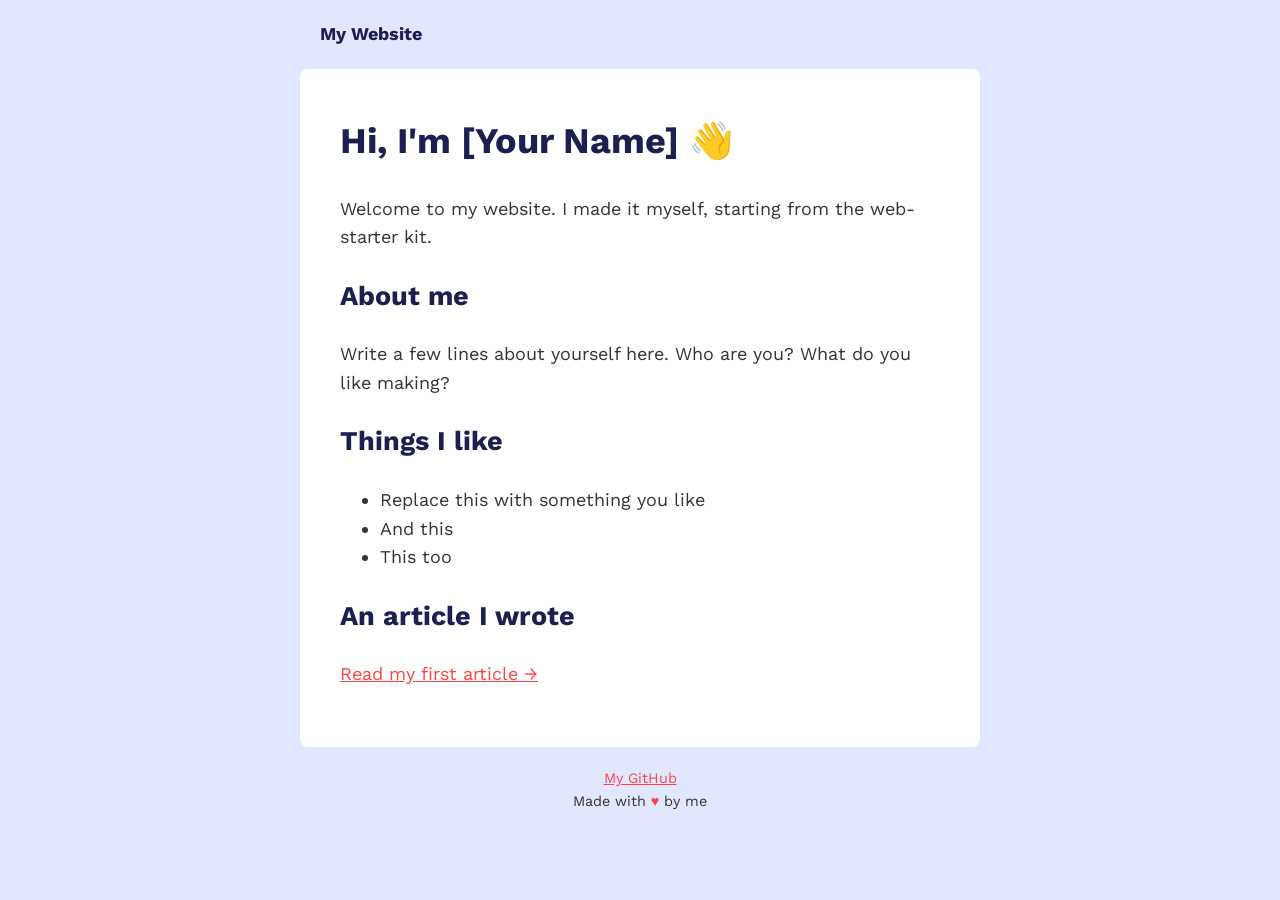
==== index.html @ ef50086d "Initial commit" ====
<!DOCTYPE html>
<html>

<head>
  <!-- The title shows up in the browser tab -->
  <title>My Website</title>

  <!-- These two lines connect your CSS and JavaScript files -->
  <link rel="stylesheet" href="style.css">
  <script src="scripts.js" defer></script>

  <!-- This makes the page look right on phones -->
  <meta name="viewport" content="width=device-width, initial-scale=1.0">
  <link rel="shortcut icon" href="favicon.ico">
</head>

<body>

  <header>
    <a href="index.html" class="header-text">My Website</a>
  </header>

  <main>

    <h1>Hi, I'm [Your Name] 👋</h1>
    <p>Welcome to my website. I made it myself, starting from the web-starter kit.</p>

    <h2>About me</h2>
    <p>Write a few lines about yourself here. Who are you? What do you like making?</p>

    <h2>Things I like</h2>
    <!-- This is a list. Each <li> is one item. -->
    <ul>
      <li>Replace this with something you like</li>
      <li>And this</li>
      <li>This too</li>
    </ul>

    <h2>An article I wrote</h2>
    <!-- This link goes to the other page in this folder -->
    <p><a href="article.html">Read my first article →</a></p>

  </main>

  <footer>
    <!-- Change this link to your own profile -->
    <a href="https://github.com">My GitHub</a>
    <br>
    Made with <span class="heart">&hearts;</span> by me
  </footer>

</body>

</html>
---- style.css ----
/* This file controls how everything LOOKS.
   Change a value, save, and refresh your browser to see what happens. */


/* Load a font from Google Fonts */
@import url('https://fonts.googleapis.com/css?family=Work+Sans:400,700&display=swap');


/* Rules for the whole page */

body {
  font-family: "Work Sans", sans-serif;
  font-size: 18px;
  line-height: 1.6;
  background: #E0E7FF;   /* page background color — try changing this! */
  color: #333333;        /* text color */
  margin: 0;
}


/* Headings */

h1, h2, h3 {
  color: #1D1F50;
}


/* Links */

a {
  color: #FF4343;        /* the accent color */
}


/* The bar at the top */

header {
  max-width: 640px;
  margin: auto;
  padding: 20px;
  font-weight: 700;
}

.header-text {
  color: #1D1F50;
  text-decoration: none;
}


/* The white box that holds your content */

main {
  max-width: 600px;
  margin: auto;
  padding: 20px 40px 40px 40px;
  background: #ffffff;
  border-radius: 8px;
}


/* Pictures never overflow the box */

main img {
  max-width: 100%;
  border-radius: 4px;
}

.image-caption {
  font-style: italic;
  opacity: 0.6;
}

.date {
  opacity: 0.6;
}


/* Quotes */

blockquote {
  border-left: 4px solid #FF4343;
  margin-left: 0;
  padding-left: 16px;
  font-size: 120%;
}


/* The footer at the bottom */

footer {
  max-width: 640px;
  margin: auto;
  padding: 20px;
  text-align: center;
  font-size: 80%;
}


/* The beating heart */

.heart {
  color: #FF4343;
  animation: beat 1s infinite;
}

@keyframes beat {
  50% { opacity: 0.5; }
}


/* Anything below this only applies to small screens (phones) */

@media only screen and (max-width: 600px) {

  body {
    background: #ffffff;
  }

  main {
    padding: 10px 5% 40px 5%;
    border-radius: 0;
  }

}
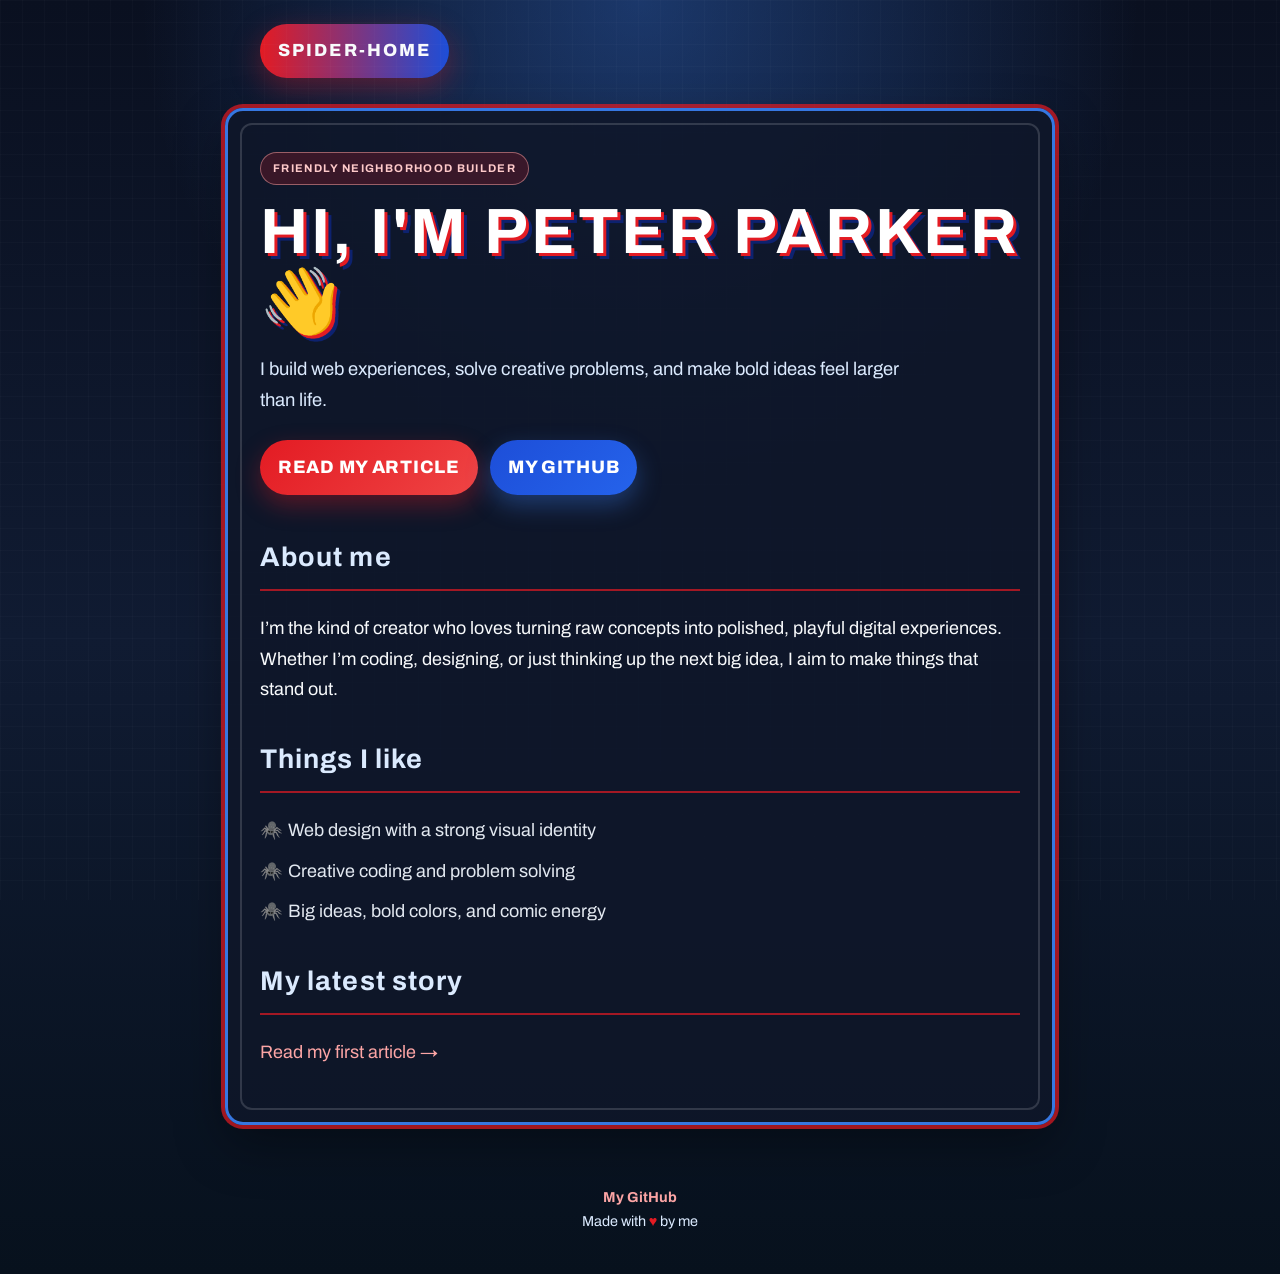
==== commit 6581404b: "spiderman" ====
--- a/index.html
+++ b/index.html
@@ -17,33 +17,37 @@
 <body>
 
   <header>
-    <a href="index.html" class="header-text">My Website</a>
+    <a href="index.html" class="header-text">Spider-Home</a>
   </header>
 
   <main>
+    <section class="hero">
+      <p class="eyebrow">Friendly neighborhood builder</p>
+      <h1>Hi, I'm Peter Parker 👋</h1>
+      <p class="intro">I build web experiences, solve creative problems, and make bold ideas feel larger than life.</p>
 
-    <h1>Hi, I'm [Your Name] 👋</h1>
-    <p>Welcome to my website. I made it myself, starting from the web-starter kit.</p>
+      <div class="hero-actions">
+        <a href="article.html" class="primary-btn">Read my article</a>
+        <a href="https://github.com" class="secondary-btn">My GitHub</a>
+      </div>
+    </section>
 
     <h2>About me</h2>
-    <p>Write a few lines about yourself here. Who are you? What do you like making?</p>
+    <p>I’m the kind of creator who loves turning raw concepts into polished, playful digital experiences. Whether I’m coding, designing, or just thinking up the next big idea, I aim to make things that stand out.</p>
 
     <h2>Things I like</h2>
-    <!-- This is a list. Each <li> is one item. -->
-    <ul>
-      <li>Replace this with something you like</li>
-      <li>And this</li>
-      <li>This too</li>
+    <ul class="feature-list">
+      <li>Web design with a strong visual identity</li>
+      <li>Creative coding and problem solving</li>
+      <li>Big ideas, bold colors, and comic energy</li>
     </ul>
 
-    <h2>An article I wrote</h2>
-    <!-- This link goes to the other page in this folder -->
+    <h2>My latest story</h2>
     <p><a href="article.html">Read my first article →</a></p>
 
   </main>
 
   <footer>
-    <!-- Change this link to your own profile -->
     <a href="https://github.com">My GitHub</a>
     <br>
     Made with <span class="heart">&hearts;</span> by me
--- a/style.css
+++ b/style.css
@@ -1,124 +1,267 @@
 /* This file controls how everything LOOKS.
    Change a value, save, and refresh your browser to see what happens. */
 
-
-/* Load a font from Google Fonts */
-@import url('https://fonts.googleapis.com/css?family=Work+Sans:400,700&display=swap');
-
-
-/* Rules for the whole page */
+@import url('https://fonts.googleapis.com/css2?family=Archivo:wght@400;600;700;800;900&display=swap');
+
+:root {
+  --spidey-red: #e31b23;
+  --spidey-red-dark: #9f1017;
+  --spidey-blue: #1d4ed8;
+  --spidey-blue-dark: #0f172a;
+  --spidey-sky: #dbeafe;
+  --spidey-white: #f8fafc;
+  --spidey-black: #111827;
+  --spidey-gold: #fbbf24;
+}
 
 body {
-  font-family: "Work Sans", sans-serif;
+  font-family: "Archivo", sans-serif;
   font-size: 18px;
-  line-height: 1.6;
-  background: #E0E7FF;   /* page background color — try changing this! */
-  color: #333333;        /* text color */
+  line-height: 1.7;
+  background:
+    radial-gradient(circle at top, rgba(59, 130, 246, 0.35), transparent 35%),
+    linear-gradient(180deg, #0a1020 0%, #101b32 50%, #07111d 100%);
+  color: var(--spidey-white);
   margin: 0;
-}
-
-
-/* Headings */
+  min-height: 100vh;
+}
+
+body::before {
+  content: "";
+  position: fixed;
+  inset: 0;
+  background-image:
+    linear-gradient(rgba(255, 255, 255, 0.02) 1px, transparent 1px),
+    linear-gradient(90deg, rgba(255, 255, 255, 0.02) 1px, transparent 1px);
+  background-size: 22px 22px;
+  pointer-events: none;
+}
 
 h1, h2, h3 {
-  color: #1D1F50;
-}
-
-
-/* Links */
+  color: var(--spidey-white);
+  letter-spacing: 0.04em;
+}
+
+h1 {
+  font-size: clamp(2.4rem, 5vw, 4rem);
+  line-height: 1.1;
+  margin: 0 0 16px;
+  text-transform: uppercase;
+  color: #ffffff;
+  text-shadow: 3px 3px 0 var(--spidey-red), 6px 6px 0 rgba(13, 36, 120, 0.9);
+}
+
+h2 {
+  color: #dbeafe;
+  border-bottom: 2px solid rgba(227, 27, 35, 0.7);
+  padding-bottom: 8px;
+  margin-top: 32px;
+}
+
+p {
+  margin: 14px 0;
+}
+
+ul {
+  padding-left: 1.2rem;
+}
+
+li {
+  margin: 10px 0;
+}
 
 a {
-  color: #FF4343;        /* the accent color */
-}
-
-
-/* The bar at the top */
+  color: #fca5a5;
+  text-decoration: none;
+  transition: color 0.2s ease, transform 0.2s ease;
+}
+
+a:hover {
+  color: #fee2e2;
+}
 
 header {
-  max-width: 640px;
-  margin: auto;
-  padding: 20px;
+  max-width: 760px;
+  margin: 0 auto;
+  padding: 24px 20px 10px;
+  font-weight: 800;
+}
+
+.header-text {
+  display: inline-block;
+  color: var(--spidey-white);
+  text-decoration: none;
+  font-size: 1.1rem;
+  letter-spacing: 0.12em;
+  text-transform: uppercase;
+  background: linear-gradient(90deg, var(--spidey-red), var(--spidey-blue));
+  padding: 12px 18px;
+  border-radius: 999px;
+  box-shadow: 0 10px 30px rgba(227, 27, 35, 0.35);
+}
+
+main {
+  max-width: 760px;
+  margin: 20px auto 40px;
+  padding: 28px 32px 40px;
+  background: rgba(15, 23, 42, 0.9);
+  border: 3px solid rgba(59, 130, 246, 0.9);
+  border-radius: 18px;
+  box-shadow: 0 0 0 4px rgba(227, 27, 35, 0.7), 0 20px 50px rgba(0, 0, 0, 0.35);
+  position: relative;
+  z-index: 1;
+}
+
+main::before {
+  content: "";
+  position: absolute;
+  inset: 12px;
+  border: 2px solid rgba(255, 255, 255, 0.15);
+  border-radius: 12px;
+  pointer-events: none;
+}
+
+.hero {
+  margin-bottom: 24px;
+  padding: 12px 0 8px;
+}
+
+.eyebrow {
+  display: inline-block;
+  margin: 0 0 12px;
+  padding: 6px 12px;
+  border-radius: 999px;
+  background: rgba(227, 27, 35, 0.2);
+  border: 1px solid rgba(252, 165, 165, 0.5);
+  color: #fecaca;
+  text-transform: uppercase;
+  letter-spacing: 0.12em;
+  font-size: 0.7rem;
   font-weight: 700;
 }
 
-.header-text {
-  color: #1D1F50;
-  text-decoration: none;
-}
-
-
-/* The white box that holds your content */
-
-main {
-  max-width: 600px;
-  margin: auto;
-  padding: 20px 40px 40px 40px;
-  background: #ffffff;
-  border-radius: 8px;
-}
-
-
-/* Pictures never overflow the box */
+.intro {
+  color: #dbeafe;
+  font-size: 1.15rem;
+  max-width: 60ch;
+}
+
+.hero-actions {
+  display: flex;
+  flex-wrap: wrap;
+  gap: 12px;
+  margin-top: 24px;
+}
+
+.primary-btn,
+.secondary-btn {
+  display: inline-block;
+  padding: 12px 18px;
+  border-radius: 999px;
+  font-weight: 800;
+  letter-spacing: 0.04em;
+  text-transform: uppercase;
+}
+
+.primary-btn {
+  background: linear-gradient(135deg, var(--spidey-red), #ef4444);
+  color: white;
+  box-shadow: 0 10px 24px rgba(227, 27, 35, 0.35);
+}
+
+.secondary-btn {
+  background: linear-gradient(135deg, var(--spidey-blue), #2563eb);
+  color: white;
+  box-shadow: 0 10px 24px rgba(59, 130, 246, 0.35);
+}
+
+.feature-list {
+  list-style: none;
+  padding-left: 0;
+}
+
+.feature-list li {
+  position: relative;
+  padding-left: 28px;
+  color: #e2e8f0;
+}
+
+.feature-list li::before {
+  content: "🕷️";
+  position: absolute;
+  left: 0;
+  top: 0;
+}
 
 main img {
   max-width: 100%;
-  border-radius: 4px;
+  border-radius: 10px;
+  border: 2px solid rgba(255, 255, 255, 0.15);
 }
 
 .image-caption {
   font-style: italic;
-  opacity: 0.6;
+  opacity: 0.8;
+  color: #cbd5e1;
 }
 
 .date {
-  opacity: 0.6;
-}
-
-
-/* Quotes */
+  opacity: 0.8;
+  color: #cbd5e1;
+}
 
 blockquote {
-  border-left: 4px solid #FF4343;
+  border-left: 5px solid var(--spidey-red);
   margin-left: 0;
-  padding-left: 16px;
+  padding: 12px 18px;
   font-size: 120%;
-}
-
-
-/* The footer at the bottom */
+  background: rgba(15, 23, 42, 0.7);
+  border-radius: 0 10px 10px 0;
+  color: #f8fafc;
+}
 
 footer {
-  max-width: 640px;
+  max-width: 760px;
   margin: auto;
-  padding: 20px;
+  padding: 20px 20px 40px;
   text-align: center;
-  font-size: 80%;
-}
-
-
-/* The beating heart */
+  font-size: 0.9rem;
+  color: #dbeafe;
+}
+
+footer a {
+  color: #fca5a5;
+  font-weight: 700;
+}
 
 .heart {
-  color: #FF4343;
+  color: var(--spidey-red);
   animation: beat 1s infinite;
 }
 
 @keyframes beat {
-  50% { opacity: 0.5; }
-}
-
-
-/* Anything below this only applies to small screens (phones) */
+  0%, 100% { transform: scale(1); opacity: 1; }
+  50% { transform: scale(1.2); opacity: 0.7; }
+}
 
 @media only screen and (max-width: 600px) {
-
   body {
-    background: #ffffff;
+    background: #0b1220;
   }
 
   main {
-    padding: 10px 5% 40px 5%;
-    border-radius: 0;
-  }
-
-}
+    margin: 12px 12px 28px;
+    padding: 20px 18px 28px;
+    border-radius: 14px;
+  }
+
+  .hero-actions {
+    flex-direction: column;
+  }
+
+  .primary-btn,
+  .secondary-btn {
+    width: 100%;
+    text-align: center;
+  }
+}
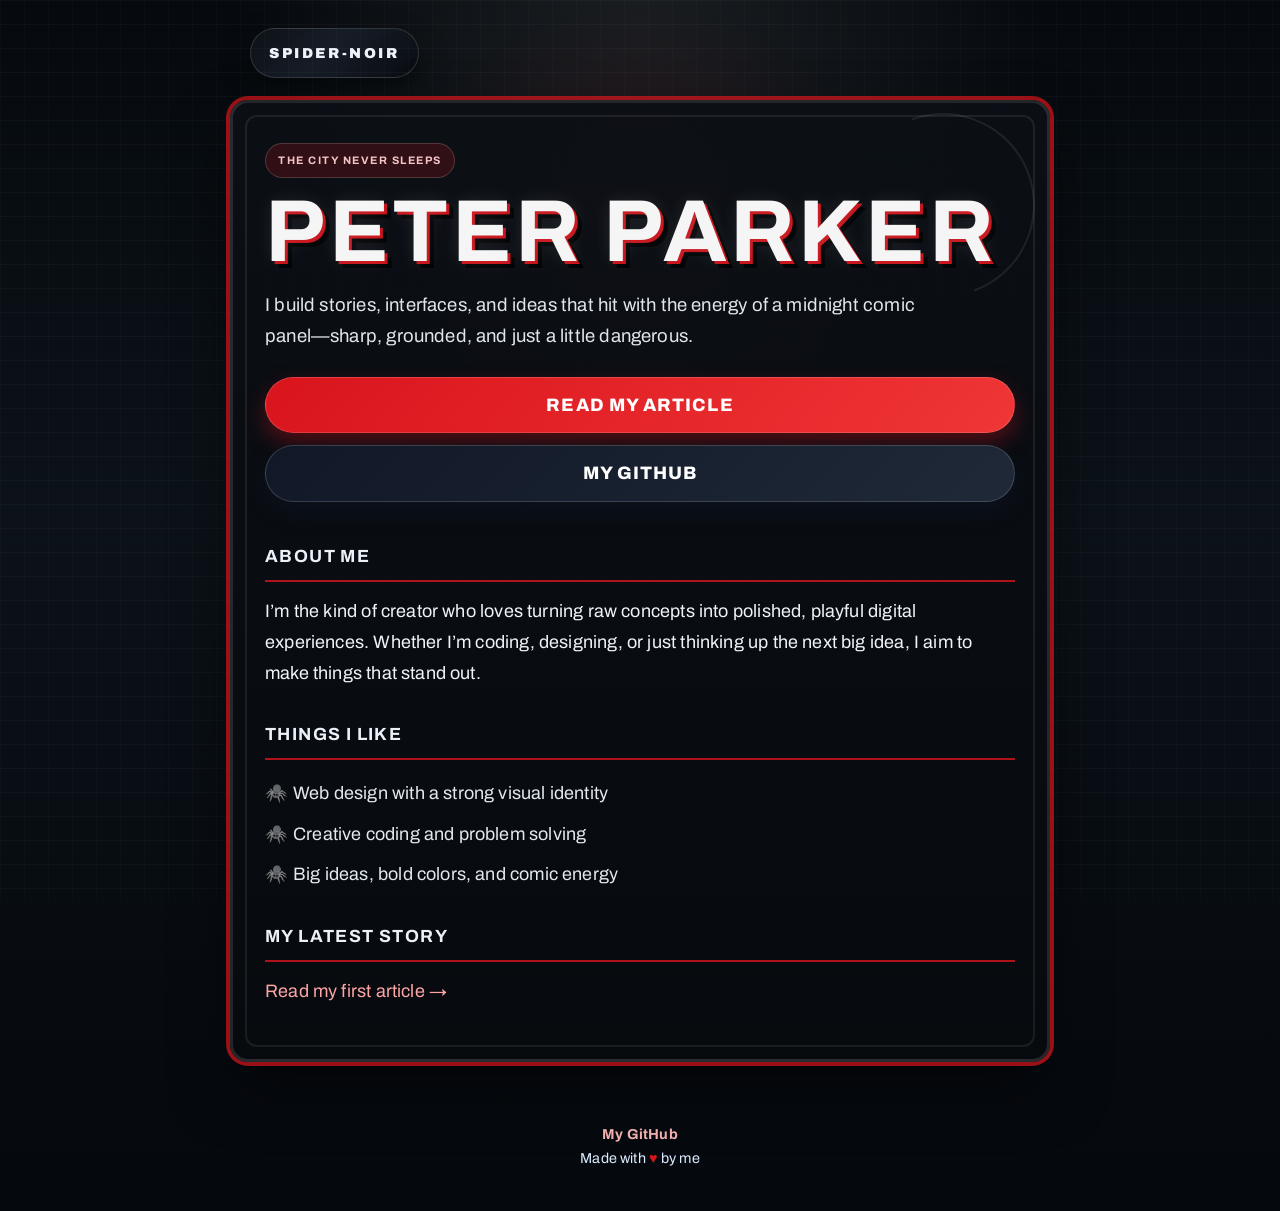
==== commit 57f5f490: "noir" ====
--- a/index.html
+++ b/index.html
@@ -3,7 +3,7 @@
 
 <head>
   <!-- The title shows up in the browser tab -->
-  <title>My Website</title>
+  <title>Spider-Noir</title>
 
   <!-- These two lines connect your CSS and JavaScript files -->
   <link rel="stylesheet" href="style.css">
@@ -17,14 +17,14 @@
 <body>
 
   <header>
-    <a href="index.html" class="header-text">Spider-Home</a>
+    <a href="index.html" class="header-text">Spider-Noir</a>
   </header>
 
   <main>
     <section class="hero">
-      <p class="eyebrow">Friendly neighborhood builder</p>
-      <h1>Hi, I'm Peter Parker 👋</h1>
-      <p class="intro">I build web experiences, solve creative problems, and make bold ideas feel larger than life.</p>
+      <p class="eyebrow">The city never sleeps</p>
+      <h1>Peter Parker</h1>
+      <p class="intro">I build stories, interfaces, and ideas that hit with the energy of a midnight comic panel—sharp, grounded, and just a little dangerous.</p>
 
       <div class="hero-actions">
         <a href="article.html" class="primary-btn">Read my article</a>
--- a/style.css
+++ b/style.css
@@ -4,14 +4,22 @@
 @import url('https://fonts.googleapis.com/css2?family=Archivo:wght@400;600;700;800;900&display=swap');
 
 :root {
-  --spidey-red: #e31b23;
-  --spidey-red-dark: #9f1017;
-  --spidey-blue: #1d4ed8;
-  --spidey-blue-dark: #0f172a;
-  --spidey-sky: #dbeafe;
-  --spidey-white: #f8fafc;
-  --spidey-black: #111827;
-  --spidey-gold: #fbbf24;
+  --spidey-red: #d9141c;
+  --spidey-red-deep: #7a0d12;
+  --spidey-black: #070b11;
+  --spidey-gray: #d3d7dd;
+  --spidey-panel: #101820;
+  --spidey-panel-soft: rgba(16, 24, 32, 0.8);
+  --spidey-ink: #eef3f9;
+  --spidey-line: rgba(255, 255, 255, 0.12);
+}
+
+* {
+  box-sizing: border-box;
+}
+
+html {
+  scroll-behavior: smooth;
 }
 
 body {
@@ -19,43 +27,94 @@
   font-size: 18px;
   line-height: 1.7;
   background:
-    radial-gradient(circle at top, rgba(59, 130, 246, 0.35), transparent 35%),
-    linear-gradient(180deg, #0a1020 0%, #101b32 50%, #07111d 100%);
-  color: var(--spidey-white);
+    radial-gradient(circle at top, rgba(255, 255, 255, 0.08), transparent 30%),
+    linear-gradient(180deg, #060a0e 0%, #0b1218 42%, #05080d 100%);
+  color: var(--spidey-ink);
   margin: 0;
   min-height: 100vh;
+  letter-spacing: 0.01em;
+  cursor: none;
+}
+
+.cursor-glow {
+  position: fixed;
+  left: 0;
+  top: 0;
+  width: 240px;
+  height: 240px;
+  border-radius: 50%;
+  pointer-events: none;
+  z-index: 9999;
+  opacity: 0;
+  transition: opacity 0.2s ease, transform 0.1s linear, filter 0.2s ease;
+  background: radial-gradient(circle, rgba(120, 255, 172, 0.72) 0%, rgba(61, 214, 136, 0.46) 20%, rgba(51, 209, 170, 0.22) 42%, rgba(51, 209, 170, 0.08) 62%, transparent 72%);
+  filter: blur(24px);
+  mix-blend-mode: screen;
+}
+
+.cursor-glow-active {
+  transform: scale(1.15);
+  filter: blur(30px);
+}
+
+.cursor-glow-hover {
+  width: 300px;
+  height: 300px;
+  filter: blur(36px);
+  background: radial-gradient(circle, rgba(178, 255, 200, 0.82) 0%, rgba(81, 255, 154, 0.58) 20%, rgba(80, 230, 165, 0.26) 44%, rgba(80, 230, 165, 0.08) 62%, transparent 76%);
+}
+
+@media (pointer: coarse) {
+  body {
+    cursor: auto;
+  }
+
+  .cursor-glow {
+    display: none;
+  }
 }
 
 body::before {
   content: "";
   position: fixed;
   inset: 0;
-  background-image:
-    linear-gradient(rgba(255, 255, 255, 0.02) 1px, transparent 1px),
+  background:
+    linear-gradient(rgba(255, 255, 255, 0.03) 1px, transparent 1px),
     linear-gradient(90deg, rgba(255, 255, 255, 0.02) 1px, transparent 1px);
-  background-size: 22px 22px;
+  background-size: 24px 24px;
   pointer-events: none;
 }
 
+body::after {
+  content: "";
+  position: fixed;
+  inset: 0;
+  background: radial-gradient(circle at 50% 30%, rgba(217, 20, 28, 0.14), transparent 30%);
+  pointer-events: none;
+}
+
 h1, h2, h3 {
-  color: var(--spidey-white);
+  color: var(--spidey-ink);
   letter-spacing: 0.04em;
 }
 
 h1 {
-  font-size: clamp(2.4rem, 5vw, 4rem);
-  line-height: 1.1;
+  font-size: clamp(2.8rem, 7vw, 5.5rem);
+  line-height: 0.95;
   margin: 0 0 16px;
   text-transform: uppercase;
-  color: #ffffff;
-  text-shadow: 3px 3px 0 var(--spidey-red), 6px 6px 0 rgba(13, 36, 120, 0.9);
+  color: #f5f5f5;
+  text-shadow: 0 0 18px rgba(255, 255, 255, 0.1), 3px 3px 0 rgba(217, 20, 28, 0.92), 7px 7px 0 rgba(0, 0, 0, 0.75);
 }
 
 h2 {
-  color: #dbeafe;
-  border-bottom: 2px solid rgba(227, 27, 35, 0.7);
+  color: #eaf1f8;
+  border-bottom: 2px solid rgba(217, 20, 28, 0.8);
   padding-bottom: 8px;
   margin-top: 32px;
+  text-transform: uppercase;
+  letter-spacing: 0.08em;
+  font-size: 1.1rem;
 }
 
 p {
@@ -81,68 +140,88 @@
 }
 
 header {
-  max-width: 760px;
+  max-width: 820px;
   margin: 0 auto;
-  padding: 24px 20px 10px;
-  font-weight: 800;
+  padding: 28px 20px 10px;
+  font-weight: 900;
 }
 
 .header-text {
   display: inline-block;
-  color: var(--spidey-white);
+  color: var(--spidey-ink);
   text-decoration: none;
-  font-size: 1.1rem;
-  letter-spacing: 0.12em;
-  text-transform: uppercase;
-  background: linear-gradient(90deg, var(--spidey-red), var(--spidey-blue));
+  font-size: 0.9rem;
+  letter-spacing: 0.18em;
+  text-transform: uppercase;
+  background: linear-gradient(135deg, #0d1117, #171d27 45%, #090d12);
+  border: 1px solid rgba(255, 255, 255, 0.15);
   padding: 12px 18px;
   border-radius: 999px;
-  box-shadow: 0 10px 30px rgba(227, 27, 35, 0.35);
+  box-shadow: 0 12px 30px rgba(0, 0, 0, 0.45);
 }
 
 main {
-  max-width: 760px;
-  margin: 20px auto 40px;
-  padding: 28px 32px 40px;
-  background: rgba(15, 23, 42, 0.9);
-  border: 3px solid rgba(59, 130, 246, 0.9);
+  max-width: 820px;
+  margin: 12px auto 40px;
+  padding: 28px 32px 38px;
+  background: linear-gradient(180deg, rgba(12, 16, 21, 0.94), rgba(7, 10, 14, 0.96));
+  border: 3px solid rgba(242, 244, 246, 0.12);
   border-radius: 18px;
-  box-shadow: 0 0 0 4px rgba(227, 27, 35, 0.7), 0 20px 50px rgba(0, 0, 0, 0.35);
+  box-shadow:
+    0 0 0 4px rgba(217, 20, 28, 0.7),
+    0 26px 56px rgba(0, 0, 0, 0.5);
   position: relative;
   z-index: 1;
+  overflow: hidden;
 }
 
 main::before {
   content: "";
   position: absolute;
   inset: 12px;
-  border: 2px solid rgba(255, 255, 255, 0.15);
+  border: 2px solid rgba(255, 255, 255, 0.08);
   border-radius: 12px;
   pointer-events: none;
 }
 
 .hero {
-  margin-bottom: 24px;
+  margin-bottom: 26px;
   padding: 12px 0 8px;
+  position: relative;
+}
+
+.hero::before {
+  content: "";
+  position: absolute;
+  top: -18px;
+  right: -20px;
+  width: 180px;
+  height: 180px;
+  border: 2px solid rgba(255, 255, 255, 0.12);
+  border-radius: 50%;
+  border-left-color: transparent;
+  border-bottom-color: transparent;
+  transform: rotate(25deg);
+  opacity: 0.7;
 }
 
 .eyebrow {
   display: inline-block;
   margin: 0 0 12px;
-  padding: 6px 12px;
+  padding: 7px 12px;
   border-radius: 999px;
-  background: rgba(227, 27, 35, 0.2);
-  border: 1px solid rgba(252, 165, 165, 0.5);
-  color: #fecaca;
-  text-transform: uppercase;
-  letter-spacing: 0.12em;
-  font-size: 0.7rem;
+  background: rgba(217, 20, 28, 0.18);
+  border: 1px solid rgba(255, 255, 255, 0.16);
+  color: #f7c5c8;
+  text-transform: uppercase;
+  letter-spacing: 0.14em;
+  font-size: 0.68rem;
   font-weight: 700;
 }
 
 .intro {
-  color: #dbeafe;
-  font-size: 1.15rem;
+  color: #dfe5eb;
+  font-size: 1.16rem;
   max-width: 60ch;
 }
 
@@ -159,20 +238,21 @@
   padding: 12px 18px;
   border-radius: 999px;
   font-weight: 800;
-  letter-spacing: 0.04em;
-  text-transform: uppercase;
+  letter-spacing: 0.06em;
+  text-transform: uppercase;
+  border: 1px solid rgba(255, 255, 255, 0.16);
 }
 
 .primary-btn {
-  background: linear-gradient(135deg, var(--spidey-red), #ef4444);
+  background: linear-gradient(135deg, var(--spidey-red), #f03636);
   color: white;
-  box-shadow: 0 10px 24px rgba(227, 27, 35, 0.35);
+  box-shadow: 0 10px 22px rgba(217, 20, 28, 0.35);
 }
 
 .secondary-btn {
-  background: linear-gradient(135deg, var(--spidey-blue), #2563eb);
+  background: linear-gradient(135deg, #111827, #1f2937);
   color: white;
-  box-shadow: 0 10px 24px rgba(59, 130, 246, 0.35);
+  box-shadow: 0 10px 22px rgba(15, 23, 42, 0.4);
 }
 
 .feature-list {
@@ -221,7 +301,7 @@
 }
 
 footer {
-  max-width: 760px;
+  max-width: 820px;
   margin: auto;
   padding: 20px 20px 40px;
   text-align: center;
@@ -230,7 +310,7 @@
 }
 
 footer a {
-  color: #fca5a5;
+  color: #f7b3b3;
   font-weight: 700;
 }
 
@@ -246,7 +326,7 @@
 
 @media only screen and (max-width: 600px) {
   body {
-    background: #0b1220;
+    background: #0b1016;
   }
 
   main {
@@ -259,6 +339,11 @@
     flex-direction: column;
   }
 
+  .header-text {
+    letter-spacing: 0.12em;
+  }
+}
+
   .primary-btn,
   .secondary-btn {
     width: 100%;
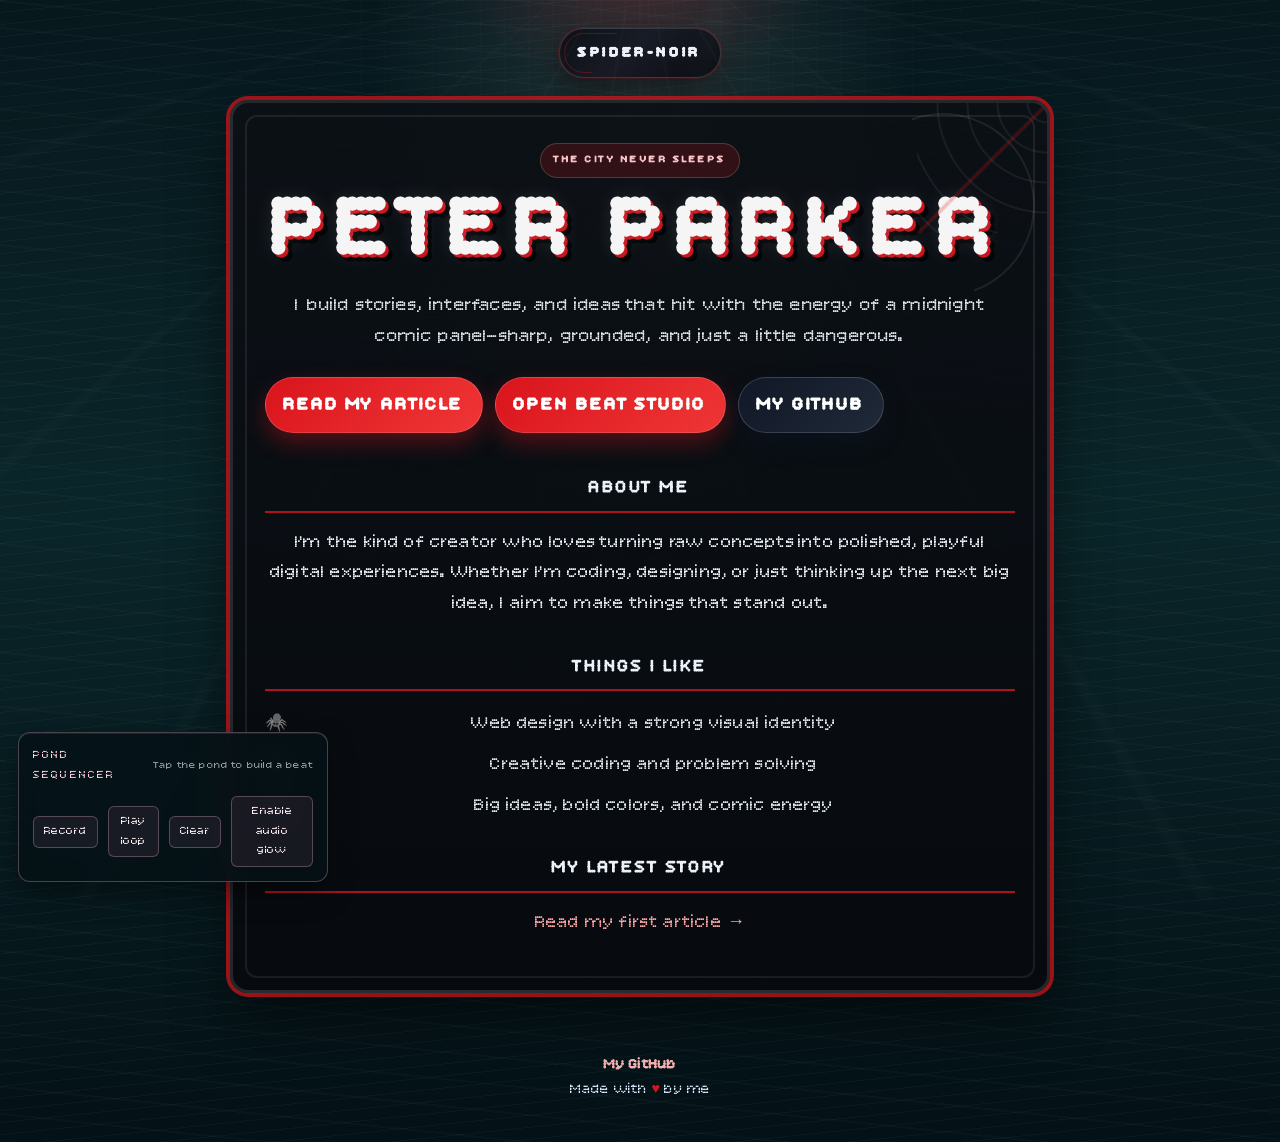
==== commit e27a17e8: "more stuff" ====
--- a/index.html
+++ b/index.html
@@ -10,7 +10,7 @@
   <script src="scripts.js" defer></script>
 
   <!-- This makes the page look right on phones -->
-  <meta name="viewport" content="width=device-width, initial-scale=1.0">
+  
   <link rel="shortcut icon" href="favicon.ico">
 </head>
 
@@ -28,6 +28,7 @@
 
       <div class="hero-actions">
         <a href="article.html" class="primary-btn">Read my article</a>
+        <a href="beat.html" class="primary-btn">Open beat studio</a>
         <a href="https://github.com" class="secondary-btn">My GitHub</a>
       </div>
     </section>
--- a/style.css
+++ b/style.css
@@ -1,7 +1,9 @@
 /* This file controls how everything LOOKS.
    Change a value, save, and refresh your browser to see what happens. */
 
-@import url('https://fonts.googleapis.com/css2?family=Archivo:wght@400;600;700;800;900&display=swap');
+
+@import url('https://fonts.googleapis.com/css2?family=Bitcount+Prop+Single:wght@100..900&display=swap');
+
 
 :root {
   --spidey-red: #d9141c;
@@ -12,6 +14,10 @@
   --spidey-panel-soft: rgba(16, 24, 32, 0.8);
   --spidey-ink: #eef3f9;
   --spidey-line: rgba(255, 255, 255, 0.12);
+
+  --cursor-default: url("data:image/svg+xml,%3Csvg xmlns='http://www.w3.org/2000/svg' width='200' height='200' viewBox='0 0 200 200' shape-rendering='crispEdges'%3E%3Cpath d='M18 20L148 92L104 100L90 180L58 150L66 100L18 92Z' fill='%23ffffff' stroke='%23000000' stroke-width='10' stroke-linejoin='miter'/%3E%3Cpath d='M44 52L110 96L82 100L74 144L58 128L64 100L44 86Z' fill='%23000000'/%3E%3Cpath d='M50 86L68 86L68 102L50 102Z' fill='%23ffffff'/%3E%3Cpath d='M80 86L98 86L98 102L80 102Z' fill='%23ffffff'/%3E%3Cpath d='M54 110L72 112L70 128L54 126Z' fill='%23ffffff'/%3E%3Cpath d='M78 110L96 112L98 128L80 126Z' fill='%23ffffff'/%3E%3C/svg%3E") 22 12, auto;
+  --cursor-link: url("data:image/svg+xml,%3Csvg xmlns='http://www.w3.org/2000/svg' width='200' height='200' viewBox='0 0 200 200' shape-rendering='crispEdges'%3E%3Cpath d='M18 20L148 92L104 100L90 180L58 150L66 100L18 92Z' fill='%23ffffff' stroke='%23000000' stroke-width='10' stroke-linejoin='miter'/%3E%3Cpath d='M44 52L110 96L82 100L74 144L58 128L64 100L44 86Z' fill='%23000000'/%3E%3Cpath d='M50 86L68 86L68 102L50 102Z' fill='%23ffffff'/%3E%3Cpath d='M80 86L98 86L98 102L80 102Z' fill='%23ffffff'/%3E%3Cpath d='M54 110L72 112L70 128L54 126Z' fill='%23ffffff'/%3E%3Cpath d='M78 110L96 112L98 128L80 126Z' fill='%23ffffff'/%3E%3C/svg%3E") 22 12, pointer;
+  --cursor-text: url("data:image/svg+xml,%3Csvg xmlns='http://www.w3.org/2000/svg' width='200' height='200' viewBox='0 0 200 200' shape-rendering='crispEdges'%3E%3Cpath d='M58 24H142V176H58Z' fill='%23ffffff' stroke='%23000000' stroke-width='10'/%3E%3Cpath d='M74 44H126V138H74Z' fill='%23000000'/%3E%3Cpath d='M78 64H122M78 88H122M78 112H122M78 136H122' stroke='%23ffffff' stroke-width='10' stroke-linecap='square'/%3E%3C/svg%3E") 18 18, text;
 }
 
 * {
@@ -23,17 +29,68 @@
 }
 
 body {
-  font-family: "Archivo", sans-serif;
+  font-family: "Bitcount Prop Single", sans-serif;
   font-size: 18px;
+  font-weight: 400;
   line-height: 1.7;
+  text-align: center;
+  letter-spacing: 1.7em;
   background:
-    radial-gradient(circle at top, rgba(255, 255, 255, 0.08), transparent 30%),
-    linear-gradient(180deg, #060a0e 0%, #0b1218 42%, #05080d 100%);
+    radial-gradient(ellipse at 50% 8%, rgba(169, 220, 214, 0.14), transparent 30%),
+    repeating-linear-gradient(174deg, rgba(184, 229, 222, 0.035) 0 1px, transparent 1px 12px),
+    repeating-linear-gradient(6deg, rgba(76, 145, 149, 0.045) 0 2px, transparent 2px 27px),
+    linear-gradient(180deg, #07181d 0%, #0a2529 45%, #041116 100%);
   color: var(--spidey-ink);
   margin: 0;
   min-height: 100vh;
   letter-spacing: 0.01em;
-  cursor: none;
+  cursor: var(--cursor-default);
+}
+
+body.audio-reactive::before {
+  opacity: calc(0.72 + var(--voice-energy, 0) * 0.22);
+  filter: brightness(calc(1 + var(--voice-energy, 0) * 0.16));
+}
+
+body.audio-reactive::after {
+  opacity: calc(0.48 + var(--voice-energy, 0) * 0.18);
+}
+
+body::before {
+  content: "";
+  position: fixed;
+  inset: 0;
+  pointer-events: none;
+  background:
+    linear-gradient(rgba(255, 255, 255, 0.03) 1px, transparent 1px),
+    linear-gradient(90deg, rgba(255, 255, 255, 0.02) 1px, transparent 1px),
+    radial-gradient(circle at 50% -12%, rgba(217, 20, 28, 0.3) 0 2%, transparent 18%),
+    repeating-linear-gradient(12deg, transparent 0 46px, rgba(179, 235, 225, 0.04) 47px, transparent 49px);
+  background-size: 24px 24px, 24px 24px, 100% 100%, 100% 100%;
+  -webkit-mask-image: radial-gradient(ellipse at top, black 0%, transparent 64%);
+  mask-image: radial-gradient(ellipse at top, black 0%, transparent 64%);
+  z-index: 0;
+}
+
+body::after {
+  content: "";
+  position: fixed;
+  inset: 0;
+  pointer-events: none;
+  background:
+    radial-gradient(circle at 50% 30%, rgba(217, 20, 28, 0.14), transparent 30%),
+    repeating-conic-gradient(from 0deg at 50% -8%, transparent 0deg 9deg, rgba(255, 255, 255, 0.035) 9.5deg 10deg, transparent 10.5deg 20deg),
+    linear-gradient(102deg, transparent 0 47%, rgba(190, 240, 230, 0.05) 49%, transparent 51% 100%);
+  opacity: 0.48;
+  z-index: 0;
+}
+
+body.link-cursor {
+  cursor: var(--cursor-link);
+}
+
+body.text-cursor {
+  cursor: var(--cursor-text);
 }
 
 .cursor-glow {
@@ -46,10 +103,229 @@
   pointer-events: none;
   z-index: 9999;
   opacity: 0;
-  transition: opacity 0.2s ease, transform 0.1s linear, filter 0.2s ease;
-  background: radial-gradient(circle, rgba(120, 255, 172, 0.72) 0%, rgba(61, 214, 136, 0.46) 20%, rgba(51, 209, 170, 0.22) 42%, rgba(51, 209, 170, 0.08) 62%, transparent 72%);
+  transition: opacity 0.12s ease, filter 0.12s ease;
+  background: radial-gradient(circle, rgba(255, 205, 224, 0.34) 0%, rgba(244, 140, 181, 0.2) 20%, rgba(225, 100, 151, 0.1) 42%, rgba(225, 100, 151, 0.035) 62%, transparent 72%);
   filter: blur(24px);
   mix-blend-mode: screen;
+}
+
+.cursor-trail {
+  position: fixed;
+  inset: 0;
+  pointer-events: none;
+  z-index: 9998;
+  overflow: hidden;
+  mix-blend-mode: screen;
+}
+
+.beat-machine {
+  position: fixed;
+  left: 18px;
+  bottom: 18px;
+  width: min(310px, calc(100vw - 36px));
+  padding: 13px 14px 14px;
+  border: 1px solid rgba(255, 190, 214, 0.28);
+  border-radius: 12px;
+  background: rgba(5, 18, 22, 0.88);
+  box-shadow: 0 12px 28px rgba(0, 0, 0, 0.4), inset 0 1px rgba(255, 255, 255, 0.08);
+  backdrop-filter: blur(12px);
+  z-index: 10001;
+  text-align: left;
+}
+
+.beat-machine-head,
+.beat-machine-controls {
+  display: flex;
+  align-items: center;
+  justify-content: space-between;
+  gap: 10px;
+}
+
+.beat-machine-kicker {
+  color: #ffd2e2;
+  font-size: 0.72rem;
+  letter-spacing: 0.1em;
+  text-transform: uppercase;
+}
+
+.beat-status {
+  color: rgba(238, 243, 249, 0.62);
+  font-size: 0.68rem;
+  white-space: nowrap;
+}
+
+.beat-machine-controls {
+  justify-content: flex-start;
+  margin-top: 11px;
+}
+
+.beat-machine button {
+  min-height: 32px;
+  padding: 5px 10px;
+  border: 1px solid rgba(255, 190, 214, 0.28);
+  border-radius: 6px;
+  background: rgba(255, 143, 187, 0.08);
+  color: #fff0f6;
+  font: inherit;
+  font-size: 0.72rem;
+  letter-spacing: 0.04em;
+  cursor: pointer;
+}
+
+.beat-machine button:hover,
+.beat-machine button.is-active {
+  background: rgba(255, 143, 187, 0.24);
+  border-color: rgba(255, 190, 214, 0.62);
+}
+
+.voice-glow-toggle {
+  color: #ffd7e5;
+}
+
+@media (min-width: 760px) {
+  body::before {
+    background:
+      linear-gradient(rgba(255, 255, 255, 0.03) 1px, transparent 1px),
+      linear-gradient(90deg, rgba(255, 255, 255, 0.02) 1px, transparent 1px),
+      radial-gradient(circle at 50% -12%, rgba(217, 20, 28, 0.3) 0 2%, transparent 18%),
+      linear-gradient(90deg, transparent 0 49.95%, rgba(255, 190, 214, 0.1) 50%, transparent 50.05%);
+    background-size: 24px 24px, 24px 24px, 100% 100%, 100% 100%;
+  }
+}
+
+.blossom-layer {
+  position: fixed;
+  inset: 0;
+  overflow: hidden;
+  pointer-events: none;
+  z-index: 0;
+}
+
+.cherry-blossom {
+  position: absolute;
+  top: -8vh;
+  width: var(--blossom-size);
+  height: var(--blossom-size);
+  border-radius: 50%;
+  background:
+    radial-gradient(circle at 50% 17%, #ffd9e8 0 28%, transparent 30%),
+    radial-gradient(circle at 83% 50%, #ffb4d1 0 28%, transparent 30%),
+    radial-gradient(circle at 67% 84%, #ff9fc4 0 28%, transparent 30%),
+    radial-gradient(circle at 33% 84%, #ffb4d1 0 28%, transparent 30%),
+    radial-gradient(circle at 17% 50%, #ffd9e8 0 28%, transparent 30%);
+  filter: drop-shadow(0 0 4px rgba(255, 154, 195, 0.55));
+  opacity: 0.78;
+  animation: blossom-fall var(--blossom-duration) linear var(--blossom-delay) infinite;
+  will-change: transform;
+}
+
+@keyframes blossom-fall {
+  0% {
+    transform: translate3d(0, -12vh, 0) rotate(0deg);
+  }
+
+  50% {
+    transform: translate3d(var(--blossom-sway), 52vh, 0) rotate(calc(var(--blossom-spin) * 0.45));
+  }
+
+  100% {
+    transform: translate3d(calc(var(--blossom-sway) * -0.6), 115vh, 0) rotate(var(--blossom-spin));
+  }
+}
+
+.cursor-trail-blossom {
+  position: absolute;
+  width: var(--trail-size);
+  height: var(--trail-size);
+  border-radius: 50%;
+  background:
+    radial-gradient(circle at 50% 17%, #ffe5f0 0 29%, transparent 31%),
+    radial-gradient(circle at 83% 50%, #ffb4d1 0 29%, transparent 31%),
+    radial-gradient(circle at 67% 84%, #ff8fbb 0 29%, transparent 31%),
+    radial-gradient(circle at 33% 84%, #ffb4d1 0 29%, transparent 31%),
+    radial-gradient(circle at 17% 50%, #ffe5f0 0 29%, transparent 31%);
+  filter: drop-shadow(0 0 4px rgba(255, 126, 181, 0.8));
+  animation: trail-blossom-fall 1s ease-out forwards;
+}
+
+.cursor-trail-blossom::after {
+  content: "";
+  position: absolute;
+  top: 42%;
+  left: 43%;
+  width: 14%;
+  height: 14%;
+  border-radius: 50%;
+  background: #b94d80;
+}
+
+@keyframes trail-blossom-fall {
+  0% {
+    opacity: 0.95;
+    transform: translate(-50%, -50%) scale(0.55) rotate(0deg);
+  }
+
+  18% {
+    opacity: 1;
+    transform: translate(-50%, -50%) scale(1) rotate(20deg);
+  }
+
+  100% {
+    opacity: 0;
+    transform: translate(calc(-50% + var(--trail-drift)), calc(-50% + var(--trail-fall))) scale(0.72) rotate(var(--trail-spin));
+  }
+}
+
+.cursor-focus-ripple {
+  position: fixed;
+  border: 1px solid rgba(255, 218, 234, 0.7);
+  border-radius: 999px;
+  pointer-events: none;
+  z-index: 10000;
+  transform: translate(-50%, -50%);
+  box-shadow: 0 0 12px rgba(244, 140, 181, 0.38), inset 0 0 8px rgba(255, 220, 235, 0.28);
+  animation: pond-ripple 1s cubic-bezier(0.18, 0.72, 0.3, 1) forwards;
+}
+
+ .cursor-focus-ripple::before,
+ .cursor-focus-ripple::after {
+  content: "";
+  position: absolute;
+  inset: -1px;
+  border: inherit;
+  border-radius: inherit;
+  opacity: 0.7;
+  animation: pond-ripple-ring 1s ease-out forwards;
+}
+
+ .cursor-focus-ripple::after {
+  inset: 7px;
+  opacity: 0.45;
+  animation-delay: 0.06s;
+}
+
+@keyframes pond-ripple {
+  0% {
+    opacity: 0.8;
+    scale: 0.55 0.35;
+  }
+
+  100% {
+    opacity: 0;
+    scale: 2.8 1.55;
+  }
+}
+
+@keyframes pond-ripple-ring {
+  0% {
+    opacity: 0.7;
+    scale: 0.7;
+  }
+
+  100% {
+    opacity: 0;
+    scale: 1.8;
+  }
 }
 
 .cursor-glow-active {
@@ -61,36 +337,20 @@
   width: 300px;
   height: 300px;
   filter: blur(36px);
-  background: radial-gradient(circle, rgba(178, 255, 200, 0.82) 0%, rgba(81, 255, 154, 0.58) 20%, rgba(80, 230, 165, 0.26) 44%, rgba(80, 230, 165, 0.08) 62%, transparent 76%);
+  background: radial-gradient(circle, rgba(255, 221, 234, 0.46) 0%, rgba(255, 170, 201, 0.28) 20%, rgba(225, 100, 151, 0.12) 44%, rgba(225, 100, 151, 0.035) 62%, transparent 76%);
 }
 
 @media (pointer: coarse) {
-  body {
-    cursor: auto;
-  }
-
   .cursor-glow {
-    display: none;
-  }
-}
-
-body::before {
-  content: "";
-  position: fixed;
-  inset: 0;
-  background:
-    linear-gradient(rgba(255, 255, 255, 0.03) 1px, transparent 1px),
-    linear-gradient(90deg, rgba(255, 255, 255, 0.02) 1px, transparent 1px);
-  background-size: 24px 24px;
-  pointer-events: none;
-}
-
-body::after {
-  content: "";
-  position: fixed;
-  inset: 0;
-  background: radial-gradient(circle at 50% 30%, rgba(217, 20, 28, 0.14), transparent 30%);
-  pointer-events: none;
+    width: 120px;
+    height: 120px;
+    filter: blur(14px);
+  }
+
+  .cursor-trail {
+    z-index: 9999;
+  }
+
 }
 
 h1, h2, h3 {
@@ -133,10 +393,18 @@
   color: #fca5a5;
   text-decoration: none;
   transition: color 0.2s ease, transform 0.2s ease;
+  cursor: var(--cursor-link);
 }
 
 a:hover {
   color: #fee2e2;
+}
+
+button,
+input,
+textarea,
+select {
+  cursor: var(--cursor-text);
 }
 
 header {
@@ -157,7 +425,18 @@
   border: 1px solid rgba(255, 255, 255, 0.15);
   padding: 12px 18px;
   border-radius: 999px;
-  box-shadow: 0 12px 30px rgba(0, 0, 0, 0.45);
+  box-shadow: 0 12px 30px rgba(0, 0, 0, 0.45), 0 0 0 1px rgba(217, 20, 28, 0.32);
+  position: relative;
+}
+
+.header-text::after {
+  content: "";
+  position: absolute;
+  inset: 4px;
+  border: 1px solid rgba(217, 20, 28, 0.35);
+  border-radius: inherit;
+  clip-path: polygon(0 0, 35% 0, 18% 100%, 0 100%);
+  pointer-events: none;
 }
 
 main {
@@ -184,6 +463,20 @@
   pointer-events: none;
 }
 
+main::after {
+  content: "";
+  position: absolute;
+  top: 0;
+  right: 0;
+  width: 130px;
+  height: 130px;
+  opacity: 0.35;
+  background:
+    repeating-radial-gradient(circle at 100% 0, transparent 0 18px, rgba(255, 255, 255, 0.18) 19px 20px, transparent 21px 30px),
+    linear-gradient(135deg, transparent 49%, rgba(217, 20, 28, 0.7) 50% 51%, transparent 52%);
+  pointer-events: none;
+}
+
 .hero {
   margin-bottom: 26px;
   padding: 12px 0 8px;
@@ -342,7 +635,6 @@
   .header-text {
     letter-spacing: 0.12em;
   }
-}
 
   .primary-btn,
   .secondary-btn {
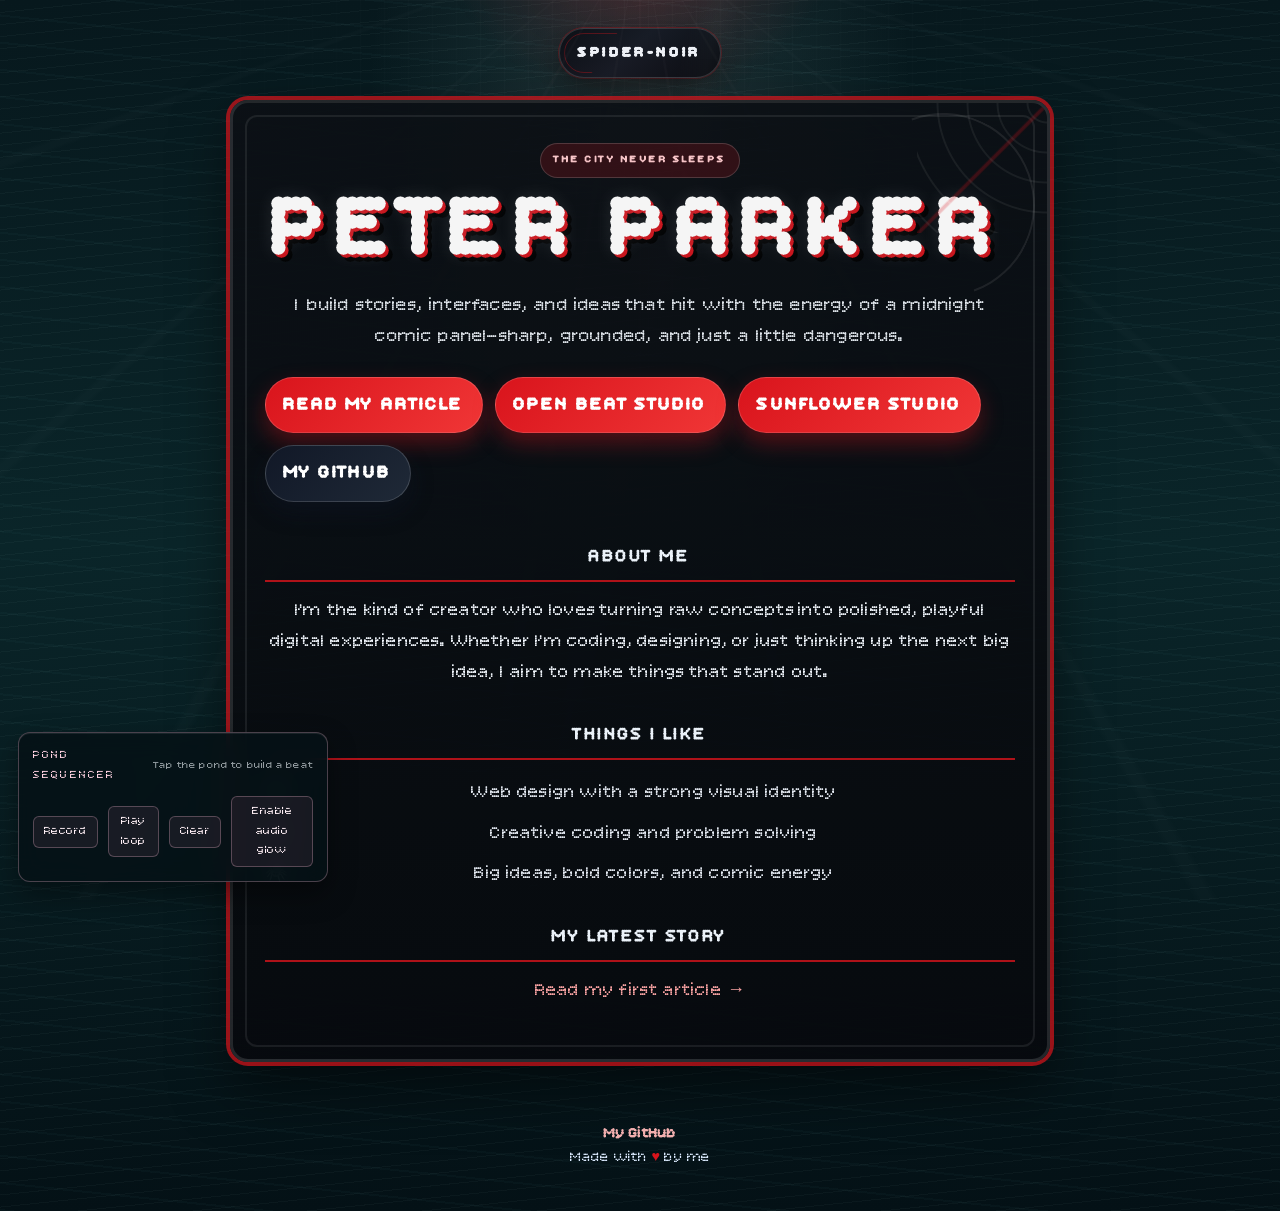
==== commit 8cb74bcb: "sssss" ====
--- a/index.html
+++ b/index.html
@@ -29,6 +29,7 @@
       <div class="hero-actions">
         <a href="article.html" class="primary-btn">Read my article</a>
         <a href="beat.html" class="primary-btn">Open beat studio</a>
+        <a href="hands.html" class="primary-btn">Sunflower Studio</a>
         <a href="https://github.com" class="secondary-btn">My GitHub</a>
       </div>
     </section>
